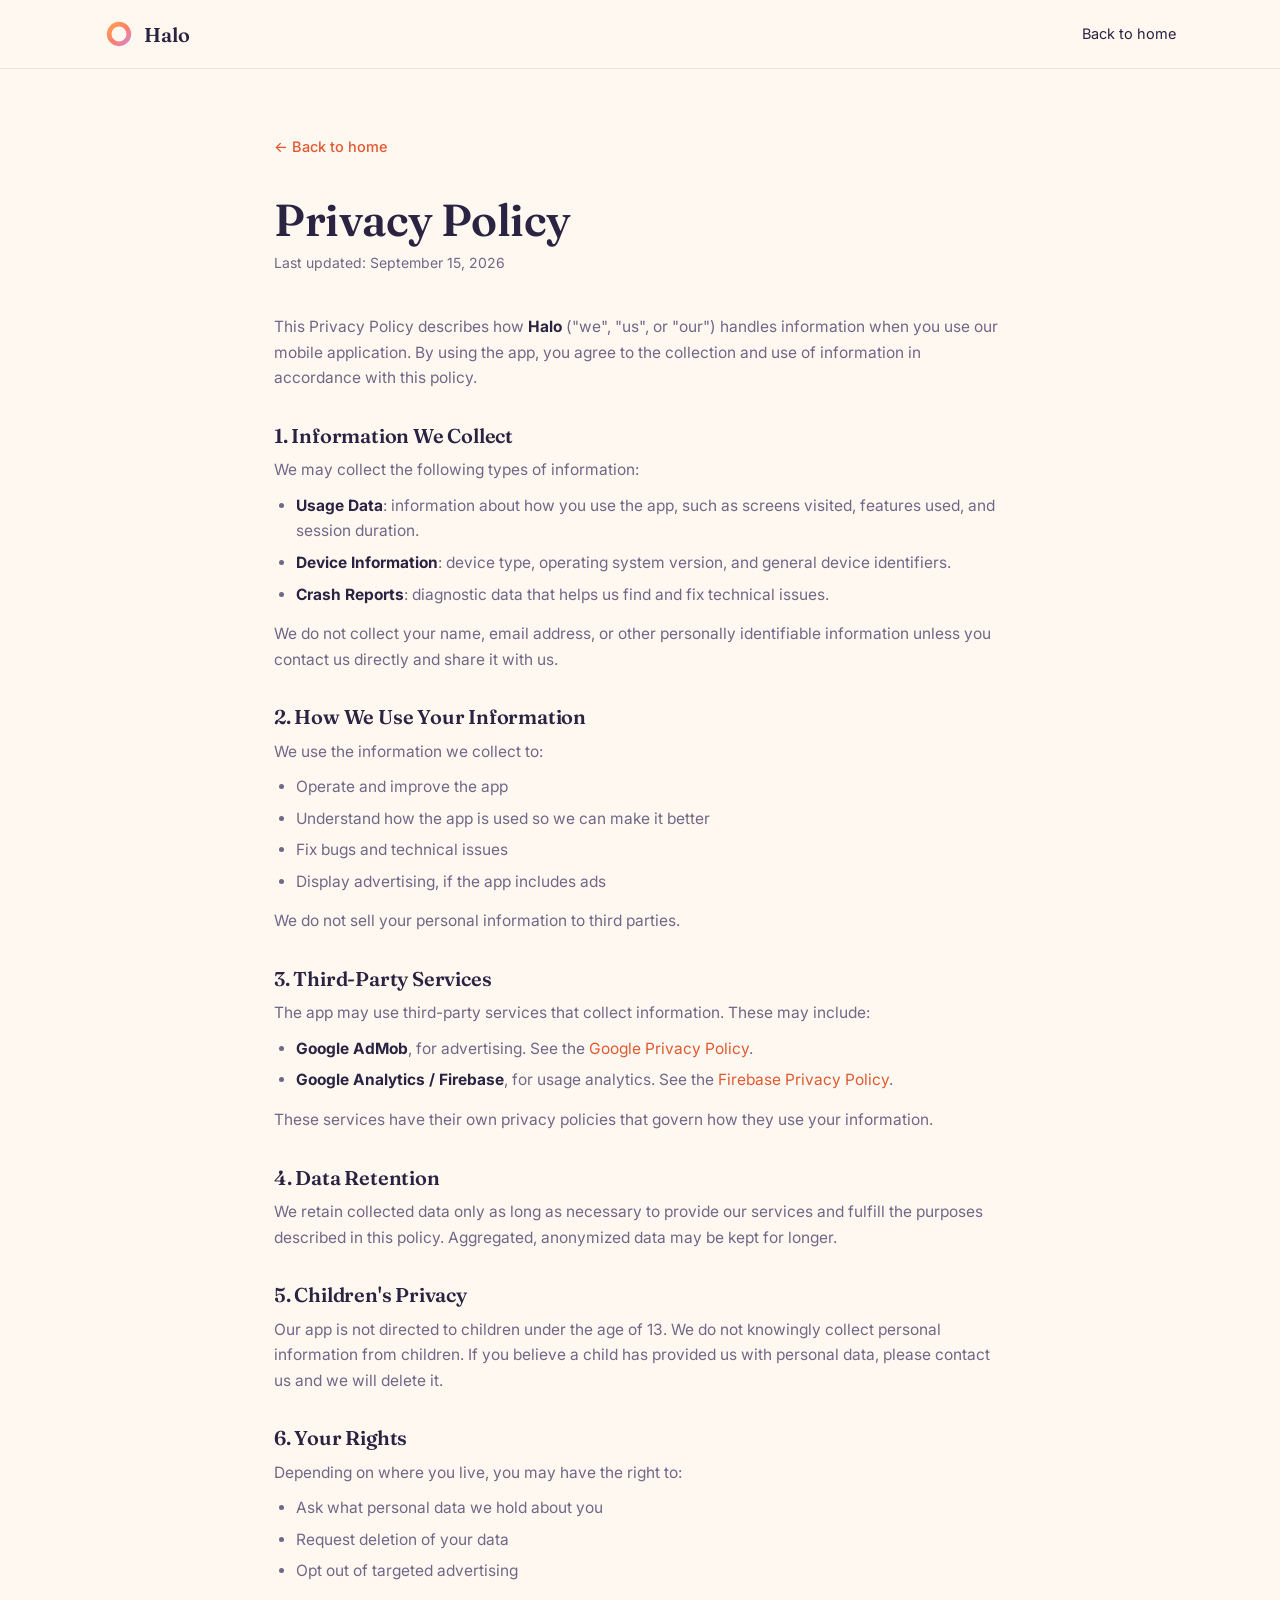
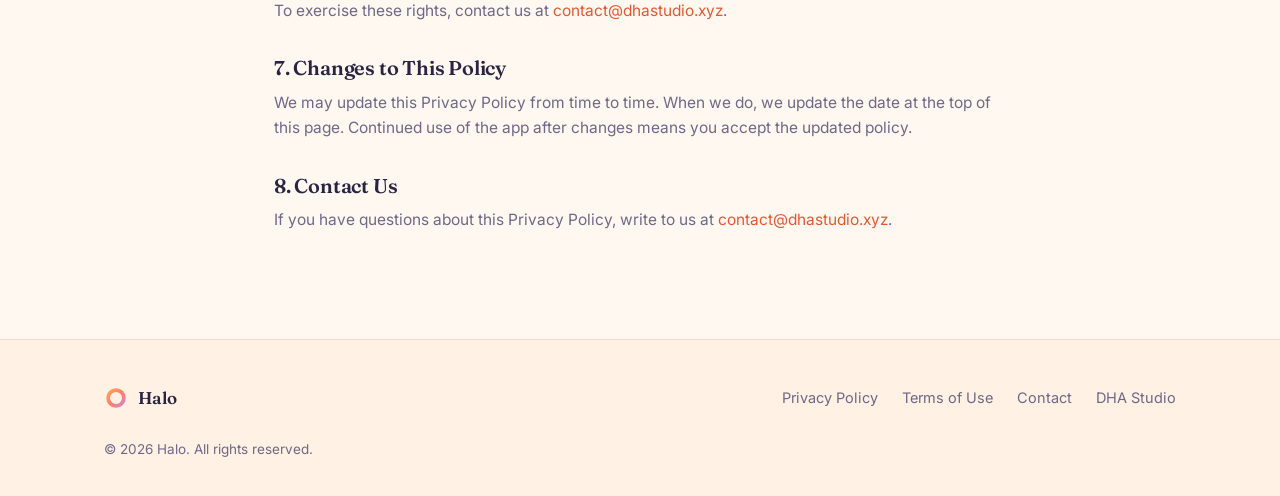
==== privacy-policy.html @ 926ecc7d "Halo landing site: homepage, legal pages, SEO files, app icon" ====
<!DOCTYPE html>
<html lang="en">
<head>
  <meta charset="UTF-8" />
  <meta name="viewport" content="width=device-width, initial-scale=1.0" />
  <title>Privacy Policy | Halo</title>
  <meta name="description" content="Privacy policy of Halo, the positive thinking app for iOS and Android: what information we collect, how we use it, and how to reach us." />
  <link rel="canonical" href="https://halo.dhastudio.xyz/privacy-policy.html" />
  <meta name="robots" content="index, follow" />
  <meta name="theme-color" content="#FFF8F0" />
  <link rel="icon" href="assets/favicon.svg" type="image/svg+xml" />
  <link rel="apple-touch-icon" href="assets/apple-touch-icon.png" />
  <link rel="preconnect" href="https://fonts.googleapis.com" />
  <link rel="preconnect" href="https://fonts.gstatic.com" crossorigin />
  <link href="https://fonts.googleapis.com/css2?family=Fraunces:ital,opsz,wght@0,9..144,500;0,9..144,600;1,9..144,500&amp;family=Inter:wght@400;500;600;700&amp;display=swap" rel="stylesheet" />
  <link rel="stylesheet" href="style.css" />
</head>
<body>

  <header class="site-header">
    <div class="container nav">
      <a href="index.html" class="brand" aria-label="Halo home">
        <svg class="brand__mark" viewBox="0 0 32 32" aria-hidden="true"><defs><linearGradient id="navG" x1="0" y1="0" x2="32" y2="32" gradientUnits="userSpaceOnUse"><stop offset="0" stop-color="#FFB648"/><stop offset="0.52" stop-color="#FF7E6B"/><stop offset="1" stop-color="#C08BFF"/></linearGradient></defs><circle cx="16" cy="16" r="10.5" fill="none" stroke="url(#navG)" stroke-width="5"/></svg>
        Halo
      </a>
      <a href="index.html" class="nav__links" style="font-size:14.5px;">Back to home</a>
    </div>
  </header>

  <main class="legal">
    <a class="legal__back" href="index.html">&larr; Back to home</a>
    <h1>Privacy Policy</h1>
    <p class="updated">Last updated: September 15, 2026</p>

    <p>This Privacy Policy describes how <strong>Halo</strong> ("we", "us", or "our") handles information when you use our mobile application. By using the app, you agree to the collection and use of information in accordance with this policy.</p>

    <h2>1. Information We Collect</h2>
    <p>We may collect the following types of information:</p>
    <ul>
      <li><strong>Usage Data</strong>: information about how you use the app, such as screens visited, features used, and session duration.</li>
      <li><strong>Device Information</strong>: device type, operating system version, and general device identifiers.</li>
      <li><strong>Crash Reports</strong>: diagnostic data that helps us find and fix technical issues.</li>
    </ul>
    <p>We do not collect your name, email address, or other personally identifiable information unless you contact us directly and share it with us.</p>

    <h2>2. How We Use Your Information</h2>
    <p>We use the information we collect to:</p>
    <ul>
      <li>Operate and improve the app</li>
      <li>Understand how the app is used so we can make it better</li>
      <li>Fix bugs and technical issues</li>
      <li>Display advertising, if the app includes ads</li>
    </ul>
    <p>We do not sell your personal information to third parties.</p>

    <h2>3. Third-Party Services</h2>
    <p>The app may use third-party services that collect information. These may include:</p>
    <ul>
      <li><strong>Google AdMob</strong>, for advertising. See the <a href="https://policies.google.com/privacy" target="_blank" rel="noopener">Google Privacy Policy</a>.</li>
      <li><strong>Google Analytics / Firebase</strong>, for usage analytics. See the <a href="https://firebase.google.com/support/privacy" target="_blank" rel="noopener">Firebase Privacy Policy</a>.</li>
    </ul>
    <p>These services have their own privacy policies that govern how they use your information.</p>

    <h2>4. Data Retention</h2>
    <p>We retain collected data only as long as necessary to provide our services and fulfill the purposes described in this policy. Aggregated, anonymized data may be kept for longer.</p>

    <h2>5. Children's Privacy</h2>
    <p>Our app is not directed to children under the age of 13. We do not knowingly collect personal information from children. If you believe a child has provided us with personal data, please contact us and we will delete it.</p>

    <h2>6. Your Rights</h2>
    <p>Depending on where you live, you may have the right to:</p>
    <ul>
      <li>Ask what personal data we hold about you</li>
      <li>Request deletion of your data</li>
      <li>Opt out of targeted advertising</li>
    </ul>
    <p>To exercise these rights, contact us at <a href="mailto:contact@dhastudio.xyz">contact@dhastudio.xyz</a>.</p>

    <h2>7. Changes to This Policy</h2>
    <p>We may update this Privacy Policy from time to time. When we do, we update the date at the top of this page. Continued use of the app after changes means you accept the updated policy.</p>

    <h2>8. Contact Us</h2>
    <p>If you have questions about this Privacy Policy, write to us at <a href="mailto:contact@dhastudio.xyz">contact@dhastudio.xyz</a>.</p>
  </main>

  <footer class="site-footer">
    <div class="container footer-grid">
      <span class="footer-brand">
        <svg class="brand__mark" viewBox="0 0 32 32" aria-hidden="true"><defs><linearGradient id="ftG" x1="0" y1="0" x2="32" y2="32" gradientUnits="userSpaceOnUse"><stop offset="0" stop-color="#FFB648"/><stop offset="0.52" stop-color="#FF7E6B"/><stop offset="1" stop-color="#C08BFF"/></linearGradient></defs><circle cx="16" cy="16" r="10.5" fill="none" stroke="url(#ftG)" stroke-width="5"/></svg>
        Halo
      </span>
      <nav class="footer-links" aria-label="Footer">
        <a href="privacy-policy.html">Privacy Policy</a>
        <a href="terms.html">Terms of Use</a>
        <a href="mailto:contact@dhastudio.xyz">Contact</a>
        <a href="https://dhastudio.xyz" rel="noopener">DHA Studio</a>
      </nav>
      <p class="footer-copy">© 2026 Halo. All rights reserved.</p>
    </div>
  </footer>

</body>
</html>
---- style.css ----
/* ============================================================
   Halo — landing site
   Warm, light theme. No build step. Static pages.
   ============================================================ */

:root {
  --bg:          #FFF8F0;
  --bg-soft:     #FFF1E3;
  --surface:     #FFFFFF;
  --ink:         #2A2342;
  --muted:       #6F6887;
  --accent:      #F4734B;
  --accent-dark: #E05A31;
  --violet:      #C08BFF;
  --gold:        #FFB648;
  --grad:        linear-gradient(115deg, #FFB648 0%, #FF7E6B 52%, #C08BFF 100%);
  --border:      rgba(42, 35, 66, 0.09);
  --radius:      24px;
  --radius-lg:   32px;
  --shadow-sm:   0 6px 24px -10px rgba(42, 35, 66, 0.14);
  --shadow:      0 24px 70px -24px rgba(42, 35, 66, 0.22);
  --maxw:        1120px;
}

*, *::before, *::after { box-sizing: border-box; margin: 0; padding: 0; }

html { scroll-behavior: smooth; }

body {
  font-family: 'Inter', -apple-system, BlinkMacSystemFont, 'Segoe UI', Roboto, sans-serif;
  background: var(--bg);
  color: var(--ink);
  line-height: 1.65;
  -webkit-font-smoothing: antialiased;
  text-rendering: optimizeLegibility;
  overflow-x: hidden;
}

img { max-width: 100%; display: block; }
a { color: inherit; text-decoration: none; }

h1, h2, h3, .serif {
  font-family: 'Fraunces', Georgia, serif;
  font-weight: 600;
  letter-spacing: -0.01em;
  line-height: 1.12;
}

a:focus-visible, button:focus-visible, summary:focus-visible {
  outline: 3px solid rgba(244, 115, 75, 0.45);
  outline-offset: 3px;
  border-radius: 6px;
}

.container {
  width: 100%;
  max-width: var(--maxw);
  margin: 0 auto;
  padding: 0 24px;
}

/* ---------- Header ---------- */
.site-header {
  position: sticky;
  top: 0;
  z-index: 50;
  background: rgba(255, 248, 240, 0.82);
  backdrop-filter: blur(14px);
  -webkit-backdrop-filter: blur(14px);
  border-bottom: 1px solid var(--border);
}
.nav {
  display: flex;
  align-items: center;
  justify-content: space-between;
  height: 68px;
}
.brand {
  display: flex;
  align-items: center;
  gap: 10px;
  font-family: 'Fraunces', Georgia, serif;
  font-weight: 600;
  font-size: 20px;
  color: var(--ink);
}
.brand__mark { width: 30px; height: 30px; flex: none; }
.nav__links { display: flex; align-items: center; gap: 30px; }
.nav__links a {
  color: var(--muted);
  font-size: 15px;
  font-weight: 500;
  transition: color 0.15s ease;
}
.nav__links a:hover { color: var(--ink); }
.nav__cta {
  padding: 10px 20px;
  border-radius: 999px;
  background: var(--ink);
  color: #fff !important;
  font-weight: 600;
  transition: background 0.15s ease, transform 0.15s ease;
}
.nav__cta:hover { background: var(--accent); transform: translateY(-1px); }

/* ---------- Hero ---------- */
.hero {
  position: relative;
  padding: 96px 0 88px;
  overflow: hidden;
}
.hero__grid {
  display: grid;
  grid-template-columns: 1.05fr 0.95fr;
  align-items: center;
  gap: 48px;
  position: relative;
  z-index: 1;
}
.eyebrow {
  display: inline-flex;
  align-items: center;
  gap: 8px;
  font-size: 13px;
  font-weight: 600;
  letter-spacing: 0.06em;
  text-transform: uppercase;
  color: var(--accent-dark);
  background: rgba(255, 182, 72, 0.16);
  border: 1px solid rgba(244, 115, 75, 0.25);
  padding: 7px 15px;
  border-radius: 999px;
  margin-bottom: 26px;
}
.hero h1 {
  font-size: clamp(2.5rem, 5.4vw, 4.2rem);
  margin-bottom: 22px;
}
.hero h1 .grad {
  background: var(--grad);
  -webkit-background-clip: text;
  background-clip: text;
  -webkit-text-fill-color: transparent;
  color: transparent;
}
.hero__text p {
  font-size: clamp(16px, 2vw, 19px);
  color: var(--muted);
  max-width: 540px;
  margin-bottom: 34px;
}
.hero__actions {
  display: flex;
  gap: 14px;
  flex-wrap: wrap;
  align-items: center;
}
.btn {
  display: inline-flex;
  align-items: center;
  justify-content: center;
  gap: 9px;
  padding: 15px 28px;
  border-radius: 999px;
  font-family: inherit;
  font-weight: 600;
  font-size: 16px;
  cursor: pointer;
  border: 1px solid transparent;
  transition: transform 0.15s ease, background 0.15s ease, border-color 0.15s ease, box-shadow 0.15s ease;
}
.btn-primary {
  background: var(--accent);
  color: #fff;
  box-shadow: 0 14px 34px -12px rgba(244, 115, 75, 0.55);
}
.btn-primary:hover { background: var(--accent-dark); transform: translateY(-2px); }
.btn-ghost {
  background: transparent;
  border-color: rgba(42, 35, 66, 0.16);
  color: var(--ink);
}
.btn-ghost:hover { border-color: var(--ink); transform: translateY(-2px); }
.hero__note {
  margin-top: 18px;
  font-size: 13.5px;
  color: var(--muted);
}

/* Halo ring + phone */
.hero__visual {
  position: relative;
  display: flex;
  justify-content: center;
  padding: 30px 0;
}
.halo-ring {
  position: absolute;
  top: 50%;
  left: 50%;
  width: min(430px, 92%);
  aspect-ratio: 1;
  transform: translate(-50%, -50%);
  border-radius: 50%;
  background: conic-gradient(from 0deg, #FFB648, #FF7E6B, #C08BFF, #FFB648);
  -webkit-mask: radial-gradient(farthest-side, transparent calc(100% - 34px), #000 calc(100% - 33px));
  mask: radial-gradient(farthest-side, transparent calc(100% - 34px), #000 calc(100% - 33px));
  filter: blur(16px);
  opacity: 0.5;
  animation: spin 30s linear infinite;
  pointer-events: none;
}
.hero__glow {
  position: absolute;
  width: 520px;
  height: 520px;
  top: 50%;
  left: 50%;
  transform: translate(-50%, -50%);
  background: radial-gradient(circle, rgba(255, 182, 72, 0.28) 0%, rgba(192, 139, 255, 0.12) 45%, transparent 70%);
  pointer-events: none;
}
.phone {
  position: relative;
  width: 292px;
  background: #2A2342;
  border-radius: 46px;
  padding: 10px;
  box-shadow: var(--shadow), inset 0 1px 0 rgba(255, 255, 255, 0.18);
  animation: float 7s ease-in-out infinite;
}
.phone__screen {
  background: linear-gradient(180deg, #FFF8F0 0%, #FFF3E6 100%);
  border-radius: 37px;
  padding: 22px 18px 16px;
  min-height: 540px;
  display: flex;
  flex-direction: column;
  gap: 14px;
  overflow: hidden;
}
.phone__top {
  display: flex;
  align-items: center;
  justify-content: space-between;
  font-size: 12px;
  color: var(--muted);
}
.phone__brand {
  display: flex;
  align-items: center;
  gap: 7px;
  font-family: 'Fraunces', Georgia, serif;
  font-weight: 600;
  font-size: 14px;
  color: var(--ink);
}
.phone__mark { width: 18px; height: 18px; }
.chip {
  background: rgba(244, 115, 75, 0.12);
  color: var(--accent-dark);
  font-weight: 600;
  padding: 4px 11px;
  border-radius: 999px;
  font-size: 11px;
}
.phone__card {
  background: #fff;
  border-radius: 20px;
  padding: 20px 18px;
  box-shadow: var(--shadow-sm);
}
.phone__label {
  font-size: 10.5px;
  font-weight: 700;
  letter-spacing: 0.12em;
  text-transform: uppercase;
  color: var(--muted);
  margin-bottom: 10px;
}
.phone__card--affirm p {
  font-family: 'Fraunces', Georgia, serif;
  font-size: 20px;
  line-height: 1.3;
  color: var(--ink);
}
.phone__card--affirm .grad {
  background: var(--grad);
  -webkit-background-clip: text;
  background-clip: text;
  -webkit-text-fill-color: transparent;
  color: transparent;
}
.phone__lines { display: flex; flex-direction: column; gap: 9px; }
.phone__line {
  display: flex;
  align-items: center;
  gap: 9px;
  font-size: 12.5px;
  color: var(--ink);
}
.phone__dot {
  width: 15px;
  height: 15px;
  border-radius: 50%;
  border: 2px solid rgba(244, 115, 75, 0.5);
  flex: none;
  position: relative;
}
.phone__dot--done { background: var(--accent); border-color: var(--accent); }
.phone__dot--done::after {
  content: '';
  position: absolute;
  inset: 3px;
  background: #fff;
  border-radius: 50%;
}
.phone__bar {
  margin-top: auto;
  display: flex;
  justify-content: center;
  gap: 6px;
  padding-top: 8px;
}
.phone__bar span {
  width: 26px;
  height: 4px;
  border-radius: 999px;
  background: rgba(42, 35, 66, 0.12);
}
.phone__bar span:first-child { background: var(--accent); }

/* ---------- Sections ---------- */
section { position: relative; }
.section { padding: 96px 0; }
.section--soft {
  background: var(--bg-soft);
  border-top: 1px solid var(--border);
  border-bottom: 1px solid var(--border);
}
.section__head {
  max-width: 620px;
  margin: 0 auto 56px;
  text-align: center;
}
.section__head .eyebrow { margin-bottom: 18px; }
.section__head h2 {
  font-size: clamp(1.9rem, 3.6vw, 2.6rem);
  margin-bottom: 16px;
}
.section__head p { color: var(--muted); font-size: 17px; }

/* ---------- Features ---------- */
.grid-3 {
  display: grid;
  grid-template-columns: repeat(3, 1fr);
  gap: 22px;
}
.card {
  background: var(--surface);
  border: 1px solid var(--border);
  border-radius: var(--radius);
  padding: 34px 28px;
  transition: transform 0.18s ease, box-shadow 0.18s ease;
}
.card:hover { transform: translateY(-4px); box-shadow: var(--shadow-sm); }
.card__icon {
  width: 54px;
  height: 54px;
  border-radius: 16px;
  display: grid;
  place-items: center;
  margin-bottom: 20px;
}
.card__icon svg { width: 26px; height: 26px; }
.card__icon--gold   { background: rgba(255, 182, 72, 0.18);  color: #B87818; }
.card__icon--coral  { background: rgba(244, 115, 75, 0.15);  color: var(--accent-dark); }
.card__icon--violet { background: rgba(192, 139, 255, 0.18); color: #8A5CD6; }
.card h3 { font-size: 21px; margin-bottom: 10px; }
.card p { color: var(--muted); font-size: 15.5px; }

/* ---------- Steps ---------- */
.steps {
  display: grid;
  grid-template-columns: repeat(3, 1fr);
  gap: 22px;
  counter-reset: step;
}
.step {
  background: var(--surface);
  border: 1px solid var(--border);
  border-radius: var(--radius);
  padding: 32px 28px;
  position: relative;
}
.step__num {
  font-family: 'Fraunces', Georgia, serif;
  font-size: 40px;
  font-weight: 600;
  background: var(--grad);
  -webkit-background-clip: text;
  background-clip: text;
  -webkit-text-fill-color: transparent;
  color: transparent;
  display: block;
  margin-bottom: 14px;
}
.step h3 { font-size: 20px; margin-bottom: 8px; }
.step p { color: var(--muted); font-size: 15px; }

/* ---------- Quote band ---------- */
.quote-band {
  padding: 84px 0;
  background:
    radial-gradient(700px 320px at 15% 20%, rgba(255, 182, 72, 0.20), transparent 65%),
    radial-gradient(700px 320px at 85% 80%, rgba(192, 139, 255, 0.20), transparent 65%),
    var(--bg);
  text-align: center;
}
.quote-band blockquote {
  max-width: 760px;
  margin: 0 auto;
  font-family: 'Fraunces', Georgia, serif;
  font-size: clamp(1.5rem, 3.2vw, 2.2rem);
  line-height: 1.3;
  color: var(--ink);
  font-style: italic;
}
.quote-band .grad {
  background: var(--grad);
  -webkit-background-clip: text;
  background-clip: text;
  -webkit-text-fill-color: transparent;
  color: transparent;
}
.quote-band footer {
  margin-top: 18px;
  font-size: 14px;
  color: var(--muted);
  font-family: 'Inter', sans-serif;
  font-style: normal;
  border: none;
  padding: 0;
  display: block;
}

/* ---------- FAQ ---------- */
.faq { max-width: 760px; margin: 0 auto; }
.faq details {
  background: var(--surface);
  border: 1px solid var(--border);
  border-radius: 18px;
  padding: 0 24px;
  margin-bottom: 14px;
  transition: box-shadow 0.18s ease;
}
.faq details[open] { box-shadow: var(--shadow-sm); }
.faq summary {
  list-style: none;
  cursor: pointer;
  padding: 20px 0;
  font-weight: 600;
  font-size: 17px;
  display: flex;
  align-items: center;
  justify-content: space-between;
  gap: 16px;
}
.faq summary::-webkit-details-marker { display: none; }
.faq summary::after {
  content: '+';
  font-family: 'Fraunces', Georgia, serif;
  font-size: 24px;
  color: var(--accent);
  flex: none;
  transition: transform 0.18s ease;
}
.faq details[open] summary::after { transform: rotate(45deg); }
.faq details p {
  color: var(--muted);
  font-size: 15.5px;
  padding: 0 0 22px;
  max-width: 640px;
}

/* ---------- Download ---------- */
.download-card {
  position: relative;
  overflow: hidden;
  background: var(--ink);
  color: #fff;
  border-radius: var(--radius-lg);
  padding: 72px 40px;
  text-align: center;
}
.download-card::before {
  content: '';
  position: absolute;
  width: 560px;
  height: 560px;
  top: -300px;
  left: 50%;
  transform: translateX(-50%);
  background: radial-gradient(circle, rgba(255, 182, 72, 0.35) 0%, rgba(192, 139, 255, 0.18) 45%, transparent 70%);
  pointer-events: none;
}
.download-card h2 {
  font-size: clamp(1.8rem, 3.4vw, 2.5rem);
  margin-bottom: 14px;
  position: relative;
}
.download-card p {
  color: rgba(255, 255, 255, 0.75);
  max-width: 520px;
  margin: 0 auto 34px;
  position: relative;
}
.download-card .btn-primary { position: relative; }
.download-card .hint {
  position: relative;
  margin-top: 18px;
  font-size: 13.5px;
  color: rgba(255, 255, 255, 0.55);
}

/* ---------- Footer ---------- */
.site-footer {
  border-top: 1px solid var(--border);
  padding: 44px 0 36px;
  background: var(--bg-soft);
}
.footer-grid {
  display: flex;
  align-items: center;
  justify-content: space-between;
  flex-wrap: wrap;
  gap: 16px;
}
.footer-brand {
  display: flex;
  align-items: center;
  gap: 10px;
  font-family: 'Fraunces', Georgia, serif;
  font-weight: 600;
  font-size: 17px;
}
.footer-brand .brand__mark { width: 24px; height: 24px; }
.footer-links { display: flex; gap: 24px; flex-wrap: wrap; }
.footer-links a {
  color: var(--muted);
  font-size: 14.5px;
  transition: color 0.15s ease;
}
.footer-links a:hover { color: var(--ink); }
.footer-copy {
  width: 100%;
  color: var(--muted);
  font-size: 13.5px;
  margin-top: 10px;
}

/* ---------- Legal pages ---------- */
.legal {
  max-width: 780px;
  margin: 0 auto;
  padding: 64px 24px 96px;
}
.legal__back {
  display: inline-flex;
  align-items: center;
  gap: 8px;
  color: var(--muted);
  font-weight: 500;
  font-size: 14.5px;
  margin-bottom: 36px;
}
.legal__back:hover { color: var(--accent); }
.legal h1 {
  font-size: clamp(2rem, 4.4vw, 2.8rem);
  margin-bottom: 6px;
}
.legal .updated {
  color: var(--muted);
  font-size: 14px;
  margin-bottom: 40px;
}
.legal h2 {
  font-size: 20px;
  margin: 34px 0 10px;
}
.legal p, .legal li {
  color: var(--muted);
  font-size: 15.5px;
  margin-bottom: 10px;
}
.legal ul { padding-left: 22px; margin-bottom: 14px; }
.legal li { margin-bottom: 6px; }
.legal strong { color: var(--ink); }
.legal a { color: var(--accent-dark); }
.legal a:hover { text-decoration: underline; }

/* ---------- Motion ---------- */
@keyframes float {
  0%, 100% { transform: translateY(0); }
  50%      { transform: translateY(-14px); }
}
@keyframes spin {
  to { transform: translate(-50%, -50%) rotate(360deg); }
}
@keyframes fadeUp {
  from { opacity: 0; transform: translateY(22px); }
  to   { opacity: 1; transform: translateY(0); }
}
.fade-up { animation: fadeUp 0.7s ease both; }
.fade-up--1 { animation-delay: 0.08s; }
.fade-up--2 { animation-delay: 0.16s; }
.fade-up--3 { animation-delay: 0.24s; }

@media (prefers-reduced-motion: reduce) {
  *, *::before, *::after { animation: none !important; transition: none !important; }
  html { scroll-behavior: auto; }
}

/* ---------- Responsive ---------- */
@media (max-width: 940px) {
  .hero { padding: 72px 0 64px; }
  .hero__grid { grid-template-columns: 1fr; gap: 40px; }
  .hero__text { text-align: center; }
  .hero__text p { margin-left: auto; margin-right: auto; }
  .hero__actions { justify-content: center; }
  .grid-3, .steps { grid-template-columns: 1fr; }
  .section { padding: 72px 0; }
}
@media (max-width: 680px) {
  .nav__links a:not(.nav__cta) { display: none; }
  .phone { width: 262px; }
  .phone__screen { min-height: 480px; }
  .download-card { padding: 56px 22px; }
  .footer-grid { flex-direction: column; align-items: flex-start; }
}
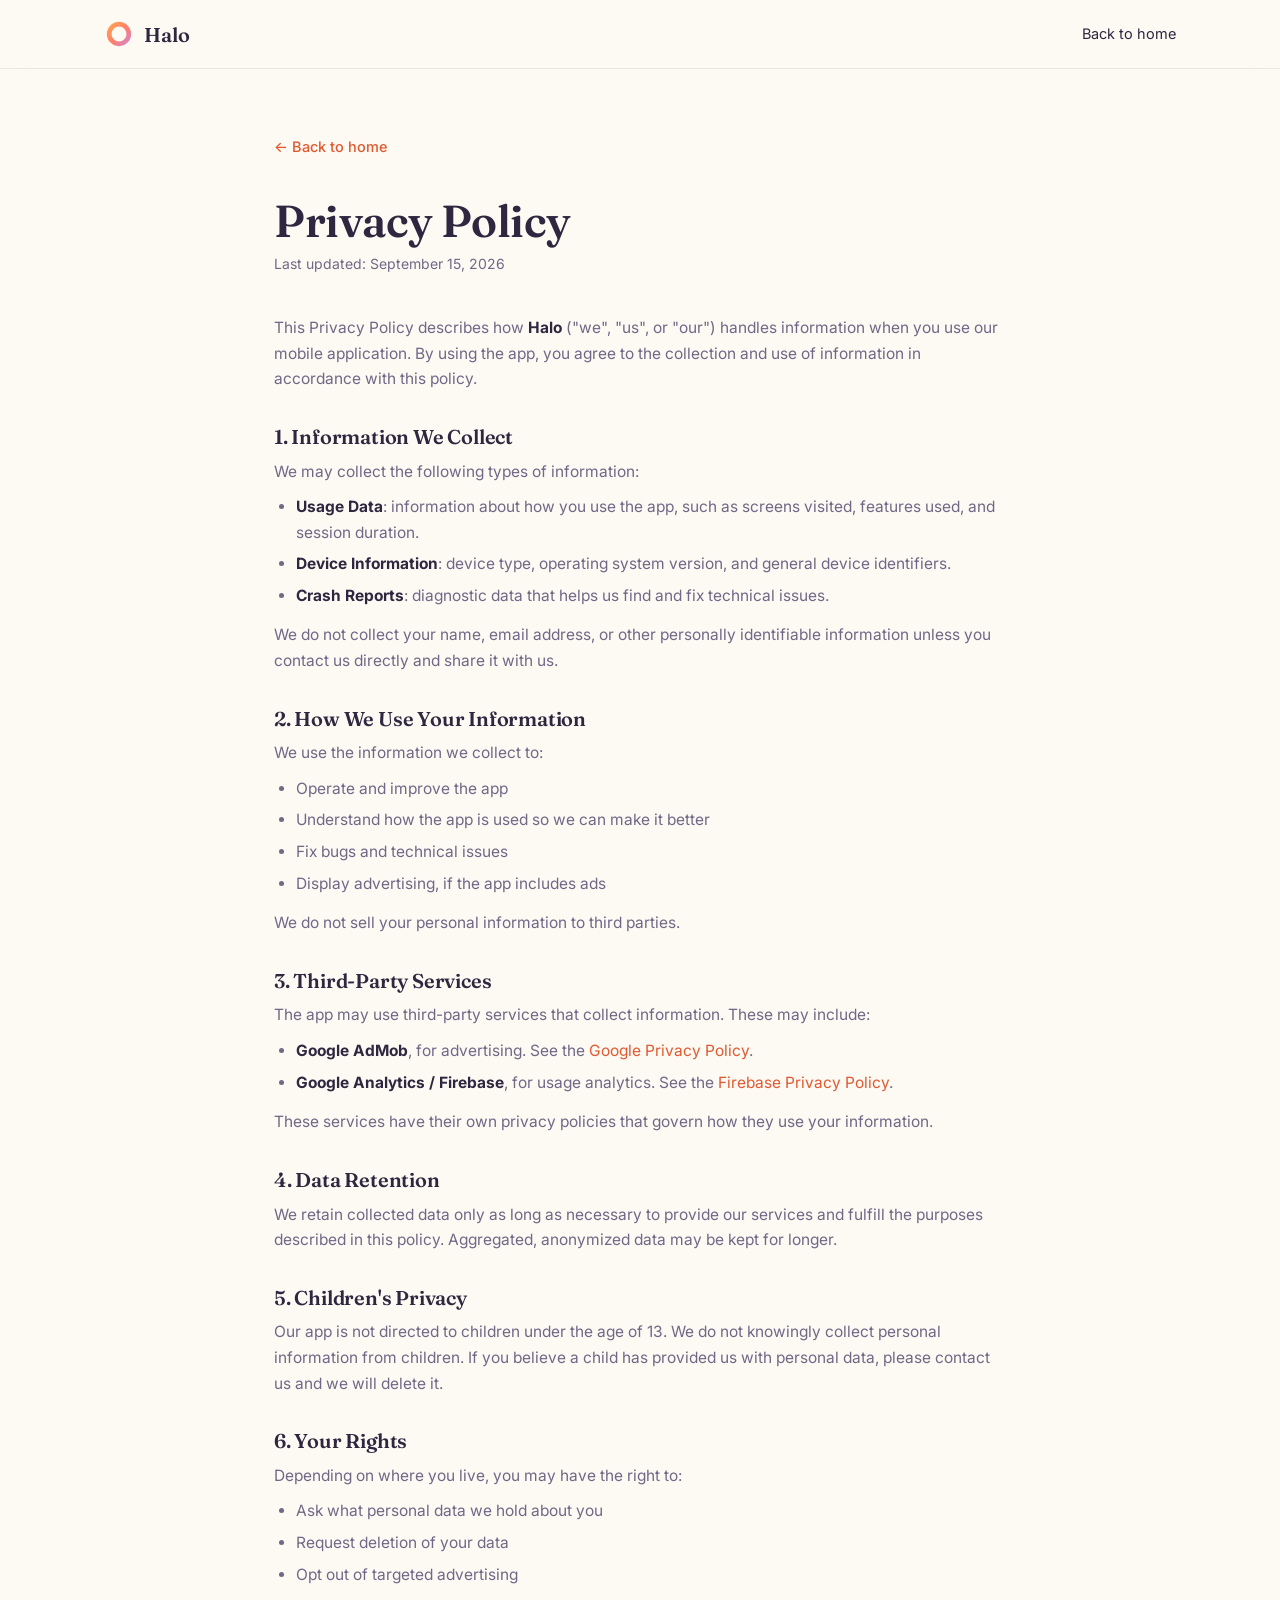
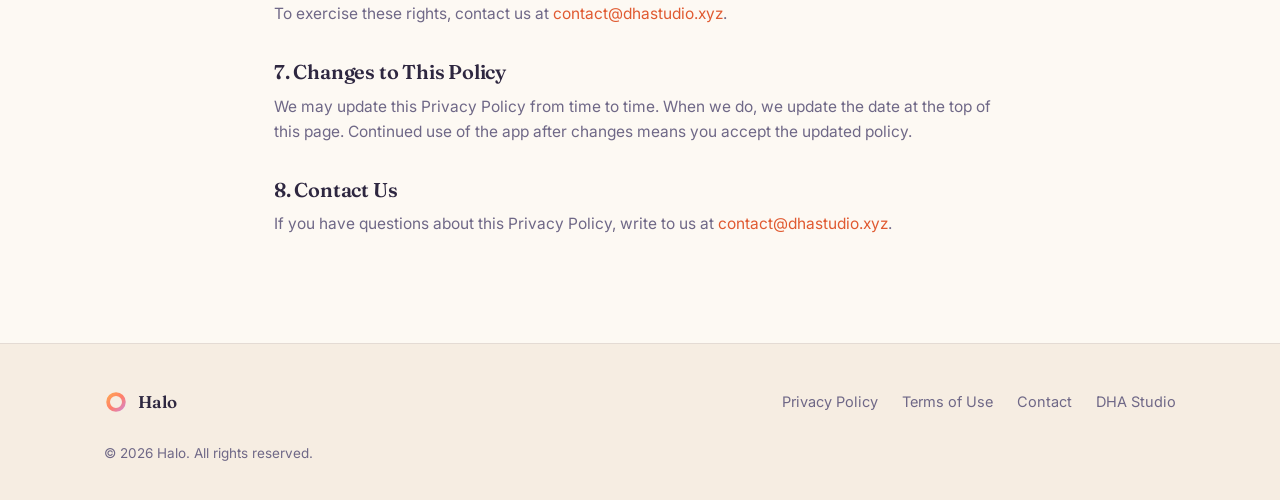
==== commit 8d7b8eed: "Halo landing site: homepage, legal pages, SEO files, app icon" ====
--- a/privacy-policy.html
+++ b/privacy-policy.html
@@ -7,7 +7,8 @@
   <meta name="description" content="Privacy policy of Halo, the positive thinking app for iOS and Android: what information we collect, how we use it, and how to reach us." />
   <link rel="canonical" href="https://halo.dhastudio.xyz/privacy-policy.html" />
   <meta name="robots" content="index, follow" />
-  <meta name="theme-color" content="#FFF8F0" />
+  <meta name="theme-color" media="(prefers-color-scheme: light)" content="#FDF9F3" />
+  <meta name="theme-color" media="(prefers-color-scheme: dark)" content="#171420" />
   <link rel="icon" href="assets/favicon.svg" type="image/svg+xml" />
   <link rel="apple-touch-icon" href="assets/apple-touch-icon.png" />
   <link rel="preconnect" href="https://fonts.googleapis.com" />
--- a/style.css
+++ b/style.css
@@ -1,25 +1,70 @@
 /* ============================================================
    Halo — landing site
-   Warm, light theme. No build step. Static pages.
+   Warm editorial theme (cream / nude / lavender).
+   Auto light/dark following the device theme. Zero JS, no build step.
    ============================================================ */
 
 :root {
-  --bg:          #FFF8F0;
-  --bg-soft:     #FFF1E3;
+  color-scheme: light dark;
+  --bg:          #FDF9F3;
+  --bg-nude:     #F6EDE2;
+  --bg-lav:      #F1ECFA;
   --surface:     #FFFFFF;
-  --ink:         #2A2342;
+  --ink:         #2E2740;
   --muted:       #6F6887;
   --accent:      #F4734B;
   --accent-dark: #E05A31;
-  --violet:      #C08BFF;
+  --violet:      #B69CFF;
   --gold:        #FFB648;
-  --grad:        linear-gradient(115deg, #FFB648 0%, #FF7E6B 52%, #C08BFF 100%);
-  --border:      rgba(42, 35, 66, 0.09);
-  --radius:      24px;
-  --radius-lg:   32px;
-  --shadow-sm:   0 6px 24px -10px rgba(42, 35, 66, 0.14);
-  --shadow:      0 24px 70px -24px rgba(42, 35, 66, 0.22);
+  --grad:        linear-gradient(115deg, #FFB648 0%, #FF7E6B 52%, #B69CFF 100%);
+  --border:      rgba(46, 39, 64, 0.09);
+  --border-strong: rgba(46, 39, 64, 0.16);
+  --radius:      26px;
+  --radius-lg:   34px;
+  --shadow-sm:   0 6px 24px -10px rgba(46, 39, 64, 0.14);
+  --shadow:      0 24px 70px -24px rgba(46, 39, 64, 0.22);
   --maxw:        1120px;
+  --header-bg:   rgba(253, 249, 243, 0.85);
+  --navcta-bg:   #2E2740;
+  --navcta-text: #FFFFFF;
+  --cta-bg:      #2E2740;
+  --cta-text:    #FFFFFF;
+  --mockup-frame: #2E2740;
+  --screen-bg:   linear-gradient(180deg, #FDF9F3 0%, #FBF2E7 100%);
+  --screen-card: #FFFFFF;
+  --visual-nude: #F1E5D6;
+  --visual-lav:  #EBE4FA;
+}
+
+/* Dark theme: follows the device appearance automatically. */
+@media (prefers-color-scheme: dark) {
+  :root {
+    --bg:          #171420;
+    --bg-nude:     #1D1928;
+    --bg-lav:      #211B2F;
+    --surface:     #2A2440;
+    --ink:         #F2EDE6;
+    --muted:       #A79FBD;
+    --accent-dark: #FF9C7A;
+    --border:      rgba(255, 255, 255, 0.10);
+    --border-strong: rgba(255, 255, 255, 0.24);
+    --shadow-sm:   0 6px 24px -10px rgba(0, 0, 0, 0.55);
+    --shadow:      0 24px 70px -24px rgba(0, 0, 0, 0.65);
+    --header-bg:   rgba(23, 20, 32, 0.85);
+    --navcta-bg:   #F2EDE6;
+    --navcta-text: #1A1626;
+    --cta-bg:      #262038;
+    --cta-text:    #F4EFE8;
+    --mockup-frame: #4A4165;
+    --screen-bg:   linear-gradient(180deg, #221D31 0%, #1D1828 100%);
+    --screen-card: #2C2640;
+    --visual-nude: #221C2D;
+    --visual-lav:  #241E31;
+  }
+  .hero__glow {
+    background: radial-gradient(circle, rgba(255, 182, 72, 0.22) 0%, rgba(182, 156, 255, 0.18) 45%, transparent 70%);
+  }
+  .marquee { opacity: 0.08; }
 }
 
 *, *::before, *::after { box-sizing: border-box; margin: 0; padding: 0; }
@@ -43,7 +88,7 @@
   font-family: 'Fraunces', Georgia, serif;
   font-weight: 600;
   letter-spacing: -0.01em;
-  line-height: 1.12;
+  line-height: 1.14;
 }
 
 a:focus-visible, button:focus-visible, summary:focus-visible {
@@ -64,7 +109,7 @@
   position: sticky;
   top: 0;
   z-index: 50;
-  background: rgba(255, 248, 240, 0.82);
+  background: var(--header-bg);
   backdrop-filter: blur(14px);
   -webkit-backdrop-filter: blur(14px);
   border-bottom: 1px solid var(--border);
@@ -96,26 +141,26 @@
 .nav__cta {
   padding: 10px 20px;
   border-radius: 999px;
-  background: var(--ink);
-  color: #fff !important;
+  background: var(--navcta-bg);
+  color: var(--navcta-text) !important;
   font-weight: 600;
   transition: background 0.15s ease, transform 0.15s ease;
 }
 .nav__cta:hover { background: var(--accent); transform: translateY(-1px); }
 
-/* ---------- Hero ---------- */
+/* ---------- Hero (centered) ---------- */
 .hero {
   position: relative;
-  padding: 96px 0 88px;
+  padding: 84px 0 40px;
   overflow: hidden;
 }
-.hero__grid {
-  display: grid;
-  grid-template-columns: 1.05fr 0.95fr;
-  align-items: center;
-  gap: 48px;
+.hero__inner {
   position: relative;
   z-index: 1;
+  display: flex;
+  flex-direction: column;
+  align-items: center;
+  text-align: center;
 }
 .eyebrow {
   display: inline-flex;
@@ -133,7 +178,7 @@
   margin-bottom: 26px;
 }
 .hero h1 {
-  font-size: clamp(2.5rem, 5.4vw, 4.2rem);
+  font-size: clamp(2.6rem, 6vw, 4.6rem);
   margin-bottom: 22px;
 }
 .hero h1 .grad {
@@ -143,94 +188,90 @@
   -webkit-text-fill-color: transparent;
   color: transparent;
 }
-.hero__text p {
+.hero__sub {
   font-size: clamp(16px, 2vw, 19px);
   color: var(--muted);
-  max-width: 540px;
+  max-width: 600px;
   margin-bottom: 34px;
 }
 .hero__actions {
   display: flex;
   gap: 14px;
   flex-wrap: wrap;
-  align-items: center;
-}
-.btn {
-  display: inline-flex;
-  align-items: center;
   justify-content: center;
-  gap: 9px;
-  padding: 15px 28px;
-  border-radius: 999px;
-  font-family: inherit;
-  font-weight: 600;
-  font-size: 16px;
-  cursor: pointer;
-  border: 1px solid transparent;
-  transition: transform 0.15s ease, background 0.15s ease, border-color 0.15s ease, box-shadow 0.15s ease;
-}
-.btn-primary {
-  background: var(--accent);
-  color: #fff;
-  box-shadow: 0 14px 34px -12px rgba(244, 115, 75, 0.55);
-}
-.btn-primary:hover { background: var(--accent-dark); transform: translateY(-2px); }
-.btn-ghost {
-  background: transparent;
-  border-color: rgba(42, 35, 66, 0.16);
-  color: var(--ink);
-}
-.btn-ghost:hover { border-color: var(--ink); transform: translateY(-2px); }
+}
 .hero__note {
   margin-top: 18px;
   font-size: 13.5px;
   color: var(--muted);
 }
-
-/* Halo ring + phone */
 .hero__visual {
   position: relative;
   display: flex;
   justify-content: center;
-  padding: 30px 0;
+  margin-top: 64px;
+  padding: 24px 0 8px;
+  width: 100%;
+  max-width: 760px;
+}
+.hero__glow {
+  position: absolute;
+  width: 620px;
+  height: 620px;
+  top: 50%;
+  left: 50%;
+  transform: translate(-50%, -50%);
+  background: radial-gradient(circle, rgba(255, 182, 72, 0.30) 0%, rgba(182, 156, 255, 0.14) 45%, transparent 70%);
+  pointer-events: none;
 }
 .halo-ring {
   position: absolute;
   top: 50%;
   left: 50%;
-  width: min(430px, 92%);
+  width: min(520px, 92%);
   aspect-ratio: 1;
   transform: translate(-50%, -50%);
   border-radius: 50%;
-  background: conic-gradient(from 0deg, #FFB648, #FF7E6B, #C08BFF, #FFB648);
+  background: conic-gradient(from 0deg, #FFB648, #FF7E6B, #B69CFF, #FFB648);
   -webkit-mask: radial-gradient(farthest-side, transparent calc(100% - 34px), #000 calc(100% - 33px));
   mask: radial-gradient(farthest-side, transparent calc(100% - 34px), #000 calc(100% - 33px));
   filter: blur(16px);
-  opacity: 0.5;
+  opacity: 0.55;
   animation: spin 30s linear infinite;
   pointer-events: none;
 }
-.hero__glow {
+.spark {
   position: absolute;
-  width: 520px;
-  height: 520px;
-  top: 50%;
-  left: 50%;
-  transform: translate(-50%, -50%);
-  background: radial-gradient(circle, rgba(255, 182, 72, 0.28) 0%, rgba(192, 139, 255, 0.12) 45%, transparent 70%);
-  pointer-events: none;
-}
+  width: 26px;
+  height: 26px;
+  color: var(--gold);
+  opacity: 0.9;
+}
+.spark--1 { top: 6%; left: 10%; }
+.spark--2 { top: 27%; right: 8%; color: var(--violet); width: 20px; height: 20px; }
+.spark--3 { bottom: 15%; right: 19%; width: 16px; height: 16px; }
+.doodle-arrow {
+  position: absolute;
+  left: 4%;
+  bottom: 25%;
+  width: 104px;
+  color: var(--ink);
+  opacity: 0.45;
+  transform: rotate(2deg);
+}
+
+/* ---------- Phone mockup ---------- */
 .phone {
   position: relative;
   width: 292px;
-  background: #2A2342;
+  background: var(--mockup-frame);
   border-radius: 46px;
   padding: 10px;
   box-shadow: var(--shadow), inset 0 1px 0 rgba(255, 255, 255, 0.18);
   animation: float 7s ease-in-out infinite;
 }
 .phone__screen {
-  background: linear-gradient(180deg, #FFF8F0 0%, #FFF3E6 100%);
+  background: var(--screen-bg);
   border-radius: 37px;
   padding: 22px 18px 16px;
   min-height: 540px;
@@ -265,7 +306,7 @@
   font-size: 11px;
 }
 .phone__card {
-  background: #fff;
+  background: var(--screen-card);
   border-radius: 20px;
   padding: 20px 18px;
   box-shadow: var(--shadow-sm);
@@ -277,12 +318,14 @@
   text-transform: uppercase;
   color: var(--muted);
   margin-bottom: 10px;
-}
-.phone__card--affirm p {
+  text-align: left;
+}
+.phone__card--affirm p:not(.phone__label) {
   font-family: 'Fraunces', Georgia, serif;
   font-size: 20px;
   line-height: 1.3;
   color: var(--ink);
+  text-align: left;
 }
 .phone__card--affirm .grad {
   background: var(--grad);
@@ -298,6 +341,7 @@
   gap: 9px;
   font-size: 12.5px;
   color: var(--ink);
+  text-align: left;
 }
 .phone__dot {
   width: 15px;
@@ -312,7 +356,7 @@
   content: '';
   position: absolute;
   inset: 3px;
-  background: #fff;
+  background: var(--screen-card);
   border-radius: 50%;
 }
 .phone__bar {
@@ -326,105 +370,199 @@
   width: 26px;
   height: 4px;
   border-radius: 999px;
-  background: rgba(42, 35, 66, 0.12);
+  background: var(--border);
 }
 .phone__bar span:first-child { background: var(--accent); }
 
 /* ---------- Sections ---------- */
 section { position: relative; }
 .section { padding: 96px 0; }
-.section--soft {
-  background: var(--bg-soft);
+.section--nude {
+  background: var(--bg-nude);
   border-top: 1px solid var(--border);
   border-bottom: 1px solid var(--border);
-}
+  overflow: hidden;
+}
+.section--lav {
+  background: var(--bg-lav);
+  border-top: 1px solid var(--border);
+  border-bottom: 1px solid var(--border);
+}
+.section--nude .container, .section--lav .container { position: relative; z-index: 1; }
 .section__head {
-  max-width: 620px;
-  margin: 0 auto 56px;
+  max-width: 640px;
+  margin: 0 auto 64px;
   text-align: center;
 }
 .section__head .eyebrow { margin-bottom: 18px; }
 .section__head h2 {
-  font-size: clamp(1.9rem, 3.6vw, 2.6rem);
+  font-size: clamp(1.9rem, 3.6vw, 2.7rem);
   margin-bottom: 16px;
 }
 .section__head p { color: var(--muted); font-size: 17px; }
 
-/* ---------- Features ---------- */
-.grid-3 {
+/* ---------- Walkthrough (01 / 02 / 03) ---------- */
+.walk { display: flex; flex-direction: column; gap: 72px; }
+.walk__row {
   display: grid;
-  grid-template-columns: repeat(3, 1fr);
-  gap: 22px;
-}
-.card {
+  grid-template-columns: 1.05fr 1fr;
+  gap: 56px;
+  align-items: center;
+}
+.walk__visual {
+  position: relative;
+  border-radius: var(--radius-lg);
+  padding: 44px 32px;
+  min-height: 384px;
+  display: flex;
+  flex-direction: column;
+  align-items: center;
+  justify-content: center;
+  gap: 14px;
+  overflow: hidden;
+}
+.walk__visual--dark { background: #2E2740; }
+.walk__visual--nude { background: var(--visual-nude); }
+.walk__visual--lav  { background: var(--visual-lav); }
+.walk__visual .spark--in { top: 10%; right: 12%; color: var(--gold); opacity: 0.75; }
+.walk__visual .spark--in2 { bottom: 12%; left: 10%; color: var(--violet); width: 18px; height: 18px; opacity: 0.8; }
+.walk__text { max-width: 440px; }
+.walk__eyebrow {
+  display: block;
+  font-size: 13px;
+  font-weight: 700;
+  letter-spacing: 0.08em;
+  text-transform: uppercase;
+  color: var(--muted);
+  margin-bottom: 14px;
+}
+.walk__eyebrow b {
+  color: var(--accent);
+  font-weight: 700;
+  margin-right: 8px;
+  font-family: 'Fraunces', Georgia, serif;
+  letter-spacing: 0;
+}
+.walk__text h3 {
+  font-size: clamp(1.5rem, 2.6vw, 1.95rem);
+  margin-bottom: 12px;
+}
+.walk__text p { color: var(--muted); font-size: 16px; }
+
+/* Mini phone (walkthrough 01) */
+.walk__visual--dark .phone--mini { background: #3A3152; box-shadow: 0 24px 60px -18px rgba(0, 0, 0, 0.5); }
+.phone--mini { width: 236px; border-radius: 38px; padding: 8px; animation: none; }
+.phone--mini .phone__screen {
+  border-radius: 30px;
+  padding: 16px 14px 12px;
+  min-height: 400px;
+  gap: 10px;
+}
+.phone--mini .phone__card { padding: 16px 14px; border-radius: 16px; }
+.phone--mini .phone__card--affirm p:not(.phone__label) { font-size: 17px; }
+.phone--mini .phone__line { font-size: 11.5px; }
+
+/* Journal card (walkthrough 02) */
+.chips-row { display: flex; gap: 8px; flex-wrap: wrap; justify-content: center; }
+.mini-chip {
   background: var(--surface);
   border: 1px solid var(--border);
-  border-radius: var(--radius);
-  padding: 34px 28px;
-  transition: transform 0.18s ease, box-shadow 0.18s ease;
-}
-.card:hover { transform: translateY(-4px); box-shadow: var(--shadow-sm); }
-.card__icon {
-  width: 54px;
-  height: 54px;
-  border-radius: 16px;
+  border-radius: 999px;
+  padding: 7px 15px;
+  font-size: 12.5px;
+  font-weight: 500;
+  color: var(--muted);
+}
+.jcard {
+  background: var(--surface);
+  border-radius: 22px;
+  padding: 26px 24px;
+  box-shadow: var(--shadow-sm);
+  width: min(340px, 100%);
+}
+.jcard .phone__line { font-size: 14px; }
+
+/* Quote cards (walkthrough 03) */
+.qstack { display: flex; align-items: center; justify-content: center; }
+.qcard {
+  background: var(--surface);
+  border-radius: 20px;
+  padding: 22px 22px;
+  box-shadow: var(--shadow-sm);
+  max-width: 300px;
+}
+.qcard p {
+  font-family: 'Fraunces', Georgia, serif;
+  font-size: 17px;
+  line-height: 1.38;
+  color: var(--ink);
+}
+.qcard--a { transform: rotate(-3deg); margin-right: -26px; }
+.qcard--b { transform: rotate(2deg) translateY(28px); margin-left: -26px; }
+
+/* ---------- Benefits ---------- */
+.marquee {
+  position: absolute;
+  top: 50%;
+  left: 0;
+  right: 0;
+  transform: translateY(-50%);
+  overflow: hidden;
+  opacity: 0.055;
+  pointer-events: none;
+  user-select: none;
+}
+.marquee__track {
+  display: flex;
+  width: max-content;
+  white-space: nowrap;
+  animation: marquee 46s linear infinite;
+}
+.marquee__track span {
+  font-family: 'Fraunces', Georgia, serif;
+  font-style: italic;
+  font-size: clamp(44px, 7vw, 92px);
+  color: var(--ink);
+  padding-right: 48px;
+}
+.benefits {
   display: grid;
-  place-items: center;
-  margin-bottom: 20px;
-}
-.card__icon svg { width: 26px; height: 26px; }
-.card__icon--gold   { background: rgba(255, 182, 72, 0.18);  color: #B87818; }
-.card__icon--coral  { background: rgba(244, 115, 75, 0.15);  color: var(--accent-dark); }
-.card__icon--violet { background: rgba(192, 139, 255, 0.18); color: #8A5CD6; }
-.card h3 { font-size: 21px; margin-bottom: 10px; }
-.card p { color: var(--muted); font-size: 15.5px; }
-
-/* ---------- Steps ---------- */
-.steps {
-  display: grid;
-  grid-template-columns: repeat(3, 1fr);
-  gap: 22px;
-  counter-reset: step;
-}
-.step {
-  background: var(--surface);
-  border: 1px solid var(--border);
-  border-radius: var(--radius);
-  padding: 32px 28px;
-  position: relative;
-}
-.step__num {
-  font-family: 'Fraunces', Georgia, serif;
-  font-size: 40px;
-  font-weight: 600;
-  background: var(--grad);
-  -webkit-background-clip: text;
-  background-clip: text;
-  -webkit-text-fill-color: transparent;
-  color: transparent;
-  display: block;
-  margin-bottom: 14px;
-}
-.step h3 { font-size: 20px; margin-bottom: 8px; }
-.step p { color: var(--muted); font-size: 15px; }
+  grid-template-columns: repeat(2, 1fr);
+  gap: 56px 72px;
+}
+.benefit { max-width: 400px; }
+.benefit:nth-child(even) { margin-top: 84px; }
+.benefit__icon {
+  width: 46px;
+  height: 46px;
+  color: var(--ink);
+  margin-bottom: 18px;
+}
+.benefit__icon svg { width: 100%; height: 100%; }
+.benefit h3 { font-size: 22px; margin-bottom: 10px; }
+.benefit p { color: var(--muted); font-size: 15.5px; }
 
 /* ---------- Quote band ---------- */
 .quote-band {
-  padding: 84px 0;
+  padding: 92px 0;
   background:
-    radial-gradient(700px 320px at 15% 20%, rgba(255, 182, 72, 0.20), transparent 65%),
-    radial-gradient(700px 320px at 85% 80%, rgba(192, 139, 255, 0.20), transparent 65%),
+    radial-gradient(720px 320px at 15% 20%, rgba(255, 182, 72, 0.20), transparent 65%),
+    radial-gradient(720px 320px at 85% 80%, rgba(182, 156, 255, 0.22), transparent 65%),
     var(--bg);
   text-align: center;
+  position: relative;
+  overflow: hidden;
 }
 .quote-band blockquote {
-  max-width: 760px;
+  max-width: 780px;
   margin: 0 auto;
   font-family: 'Fraunces', Georgia, serif;
   font-size: clamp(1.5rem, 3.2vw, 2.2rem);
-  line-height: 1.3;
+  line-height: 1.34;
   color: var(--ink);
   font-style: italic;
+  position: relative;
+  z-index: 1;
 }
 .quote-band .grad {
   background: var(--grad);
@@ -442,7 +580,11 @@
   border: none;
   padding: 0;
   display: block;
-}
+  position: relative;
+  z-index: 1;
+}
+.quote-band .spark--q1 { top: 22%; left: 10%; }
+.quote-band .spark--q2 { bottom: 20%; right: 10%; color: var(--violet); width: 20px; height: 20px; }
 
 /* ---------- FAQ ---------- */
 .faq { max-width: 760px; margin: 0 auto; }
@@ -487,8 +629,8 @@
 .download-card {
   position: relative;
   overflow: hidden;
-  background: var(--ink);
-  color: #fff;
+  background: var(--cta-bg);
+  color: var(--cta-text);
   border-radius: var(--radius-lg);
   padding: 72px 40px;
   text-align: center;
@@ -501,7 +643,7 @@
   top: -300px;
   left: 50%;
   transform: translateX(-50%);
-  background: radial-gradient(circle, rgba(255, 182, 72, 0.35) 0%, rgba(192, 139, 255, 0.18) 45%, transparent 70%);
+  background: radial-gradient(circle, rgba(255, 182, 72, 0.35) 0%, rgba(182, 156, 255, 0.18) 45%, transparent 70%);
   pointer-events: none;
 }
 .download-card h2 {
@@ -521,13 +663,48 @@
   margin-top: 18px;
   font-size: 13.5px;
   color: rgba(255, 255, 255, 0.55);
-}
+  margin-bottom: 0;
+}
+
+/* ---------- Apps (More from DHA Studio) ---------- */
+.apps {
+  display: grid;
+  grid-template-columns: repeat(3, 1fr);
+  gap: 22px;
+}
+.app-card {
+  background: var(--surface);
+  border: 1px solid var(--border);
+  border-radius: var(--radius);
+  padding: 28px 26px;
+  display: flex;
+  flex-direction: column;
+  gap: 14px;
+  transition: transform 0.18s ease, box-shadow 0.18s ease;
+}
+.app-card:hover { transform: translateY(-4px); box-shadow: var(--shadow-sm); }
+.app-card__tile {
+  width: 52px;
+  height: 52px;
+  border-radius: 15px;
+  display: grid;
+  place-items: center;
+  font-family: 'Fraunces', Georgia, serif;
+  font-weight: 600;
+  font-size: 19px;
+  color: #fff;
+}
+.app-card__tile--fb  { background: linear-gradient(135deg, #6C63FF, #FF6584); }
+.app-card__tile--ma  { background: linear-gradient(135deg, #F4734B, #FFB648); }
+.app-card__tile--dha { background: linear-gradient(135deg, #4F7CFF, #7C5CFF); font-size: 14px; }
+.app-card h3 { font-size: 19px; }
+.app-card p { color: var(--muted); font-size: 14.5px; }
 
 /* ---------- Footer ---------- */
 .site-footer {
   border-top: 1px solid var(--border);
   padding: 44px 0 36px;
-  background: var(--bg-soft);
+  background: var(--bg-nude);
 }
 .footer-grid {
   display: flex;
@@ -584,10 +761,7 @@
   font-size: 14px;
   margin-bottom: 40px;
 }
-.legal h2 {
-  font-size: 20px;
-  margin: 34px 0 10px;
-}
+.legal h2 { font-size: 20px; margin: 34px 0 10px; }
 .legal p, .legal li {
   color: var(--muted);
   font-size: 15.5px;
@@ -599,6 +773,34 @@
 .legal a { color: var(--accent-dark); }
 .legal a:hover { text-decoration: underline; }
 
+/* ---------- Buttons ---------- */
+.btn {
+  display: inline-flex;
+  align-items: center;
+  justify-content: center;
+  gap: 9px;
+  padding: 15px 28px;
+  border-radius: 999px;
+  font-family: inherit;
+  font-weight: 600;
+  font-size: 16px;
+  cursor: pointer;
+  border: 1px solid transparent;
+  transition: transform 0.15s ease, background 0.15s ease, border-color 0.15s ease, box-shadow 0.15s ease;
+}
+.btn-primary {
+  background: var(--accent);
+  color: #fff;
+  box-shadow: 0 14px 34px -12px rgba(244, 115, 75, 0.55);
+}
+.btn-primary:hover { background: var(--accent-dark); transform: translateY(-2px); }
+.btn-ghost {
+  background: transparent;
+  border-color: var(--border-strong);
+  color: var(--ink);
+}
+.btn-ghost:hover { border-color: var(--ink); transform: translateY(-2px); }
+
 /* ---------- Motion ---------- */
 @keyframes float {
   0%, 100% { transform: translateY(0); }
@@ -607,6 +809,9 @@
 @keyframes spin {
   to { transform: translate(-50%, -50%) rotate(360deg); }
 }
+@keyframes marquee {
+  to { transform: translateX(-50%); }
+}
 @keyframes fadeUp {
   from { opacity: 0; transform: translateY(22px); }
   to   { opacity: 1; transform: translateY(0); }
@@ -619,22 +824,30 @@
 @media (prefers-reduced-motion: reduce) {
   *, *::before, *::after { animation: none !important; transition: none !important; }
   html { scroll-behavior: auto; }
+  .marquee__track { transform: none !important; }
 }
 
 /* ---------- Responsive ---------- */
 @media (max-width: 940px) {
-  .hero { padding: 72px 0 64px; }
-  .hero__grid { grid-template-columns: 1fr; gap: 40px; }
-  .hero__text { text-align: center; }
-  .hero__text p { margin-left: auto; margin-right: auto; }
-  .hero__actions { justify-content: center; }
-  .grid-3, .steps { grid-template-columns: 1fr; }
+  .hero { padding: 64px 0 24px; }
+  .hero__visual { margin-top: 48px; }
   .section { padding: 72px 0; }
+  .walk__row { grid-template-columns: 1fr; gap: 32px; }
+  .walk { gap: 56px; }
+  .benefits { grid-template-columns: 1fr; gap: 44px; }
+  .benefit:nth-child(even) { margin-top: 0; }
+  .apps { grid-template-columns: 1fr; }
 }
 @media (max-width: 680px) {
   .nav__links a:not(.nav__cta) { display: none; }
   .phone { width: 262px; }
   .phone__screen { min-height: 480px; }
+  .phone--mini { width: 218px; }
+  .phone--mini .phone__screen { min-height: 366px; }
+  .walk__visual { padding: 34px 20px; min-height: 320px; }
+  .qcard--a, .qcard--b { transform: none; margin: 0; }
+  .qstack { flex-direction: column; gap: 12px; }
   .download-card { padding: 56px 22px; }
   .footer-grid { flex-direction: column; align-items: flex-start; }
-}
+  .doodle-arrow { display: none; }
+}
